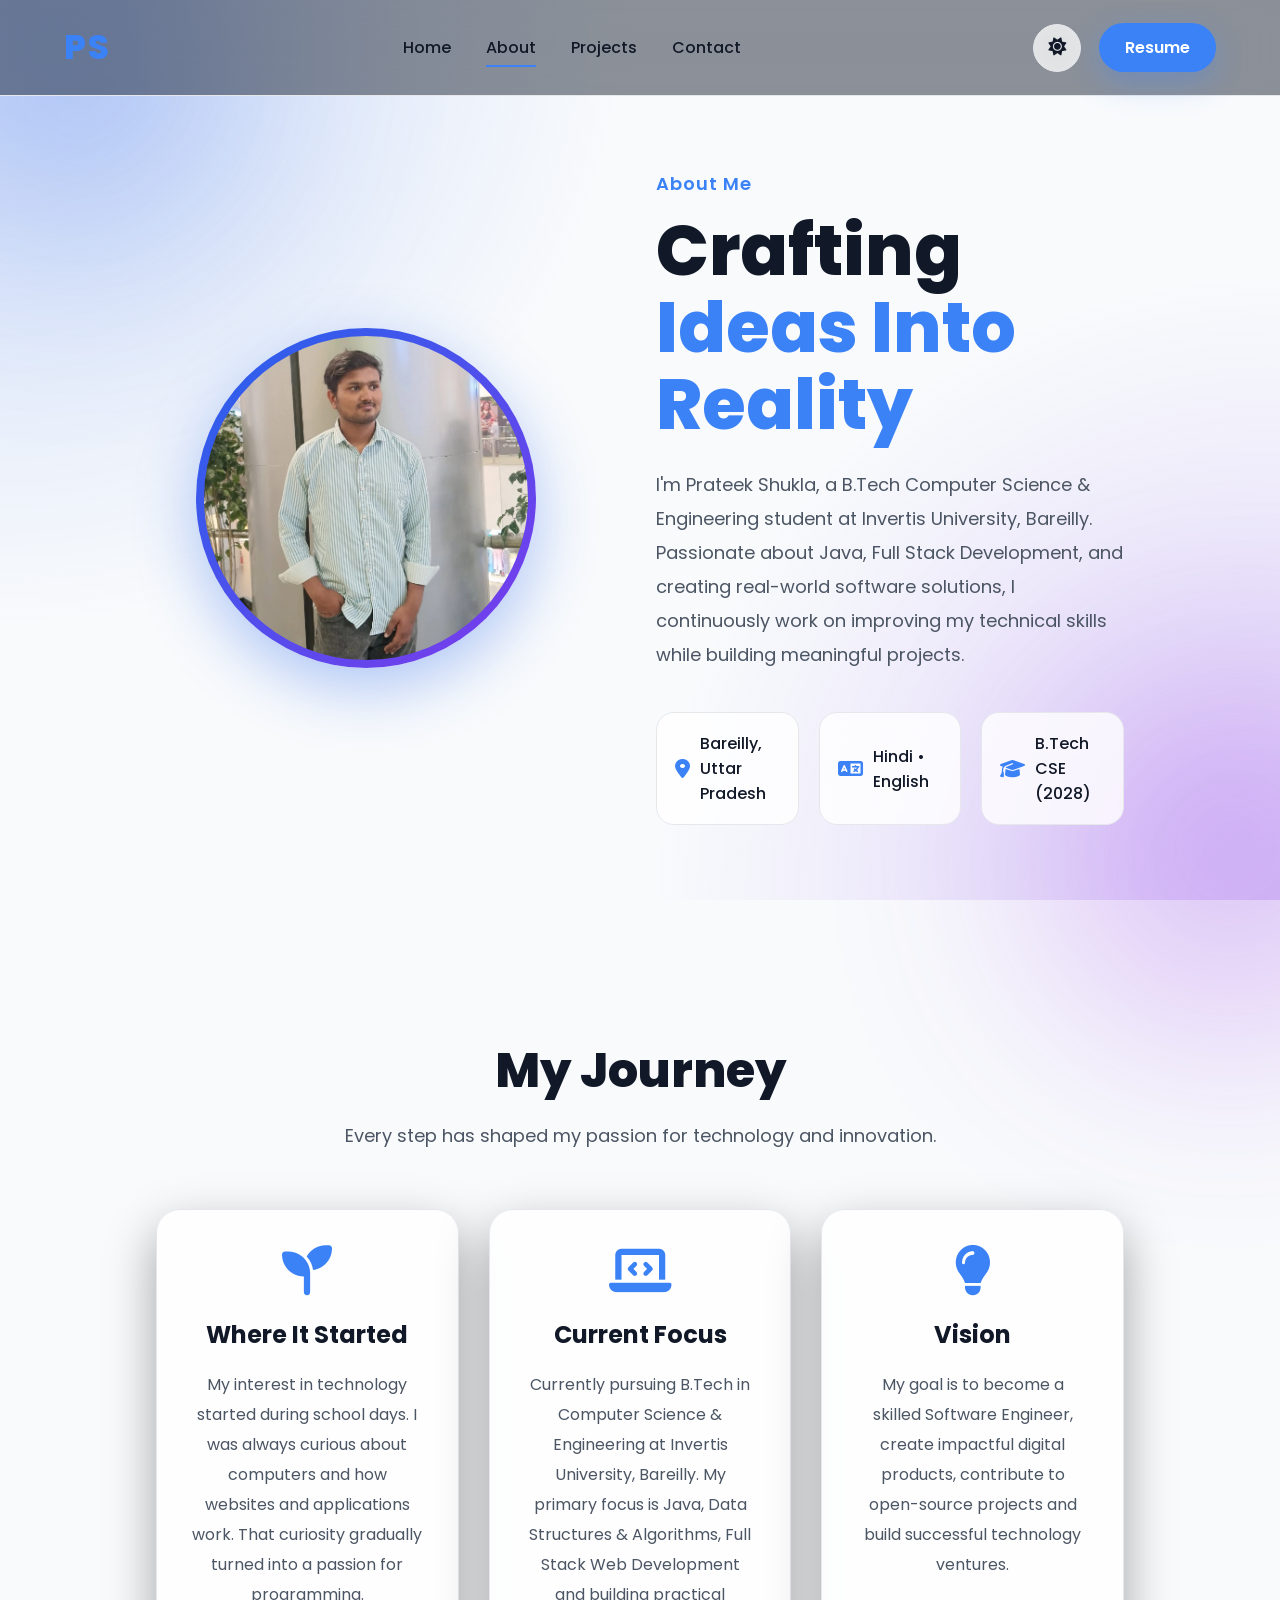
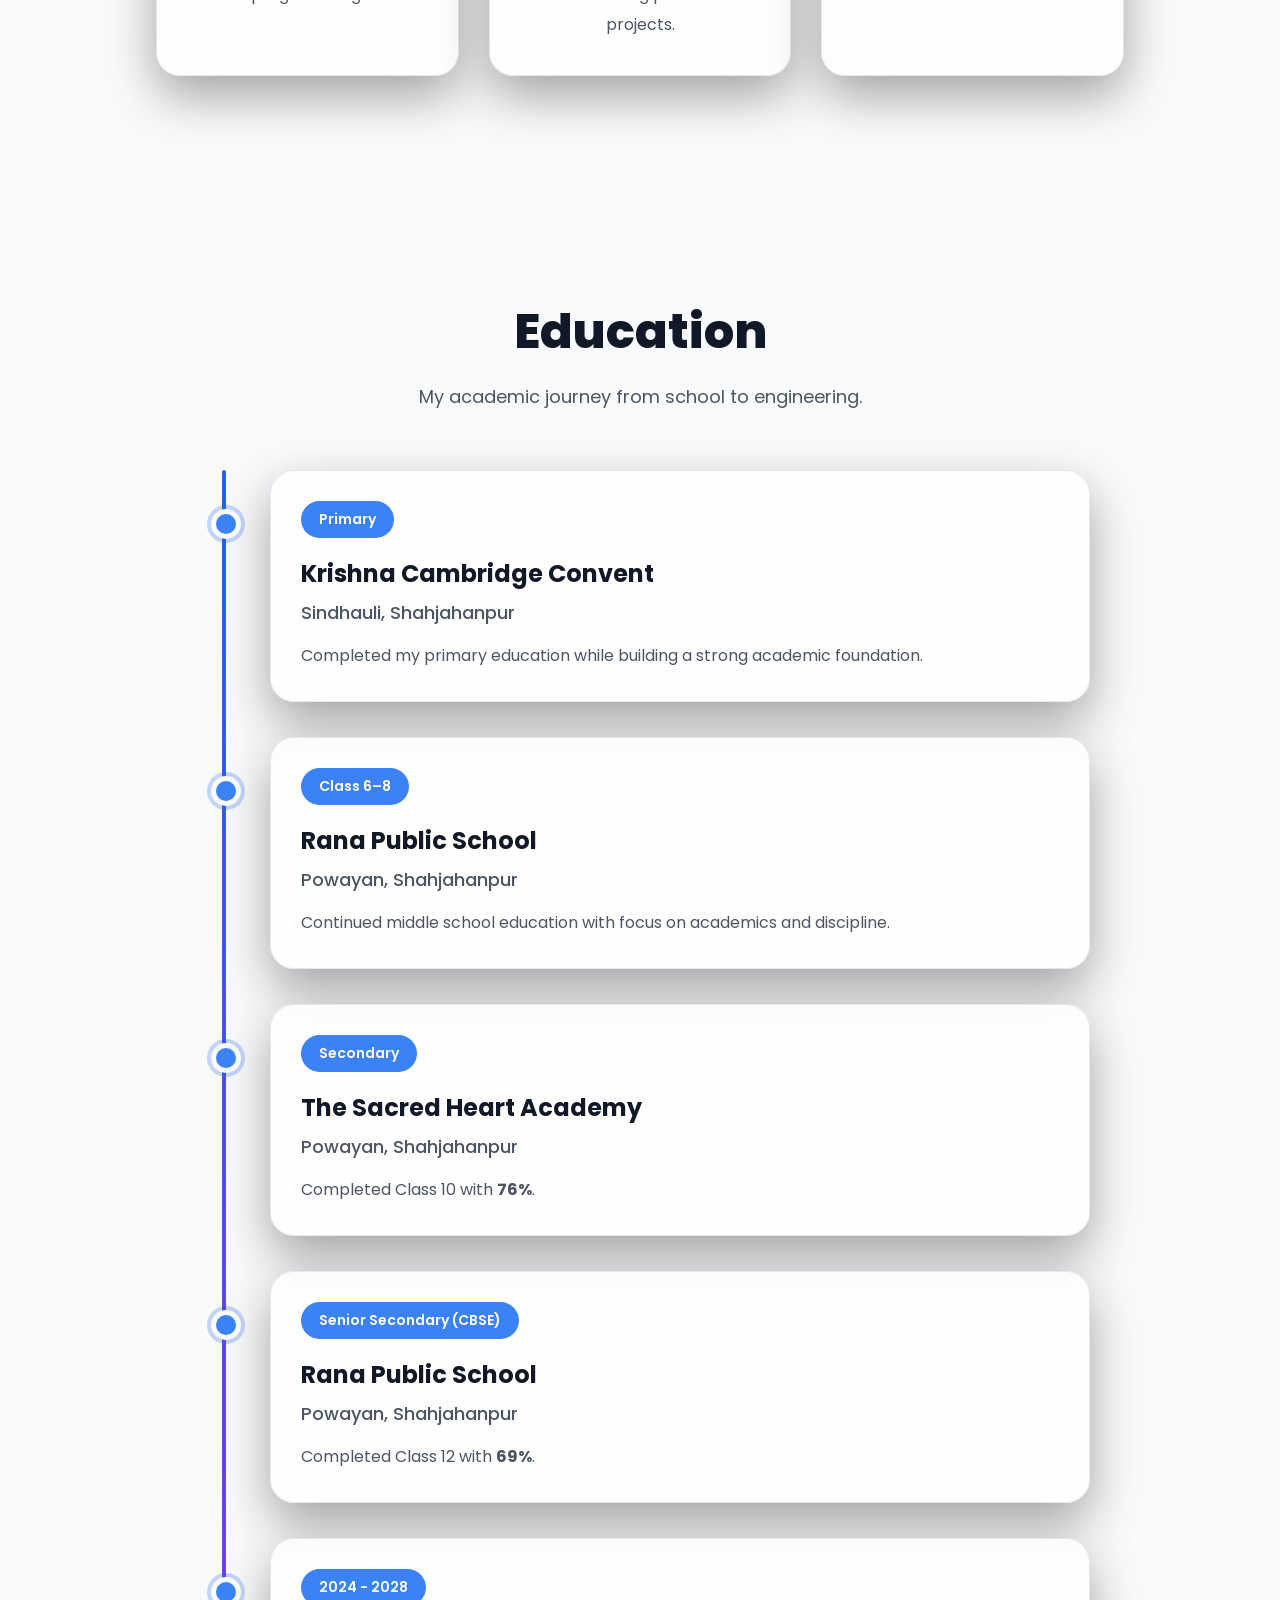
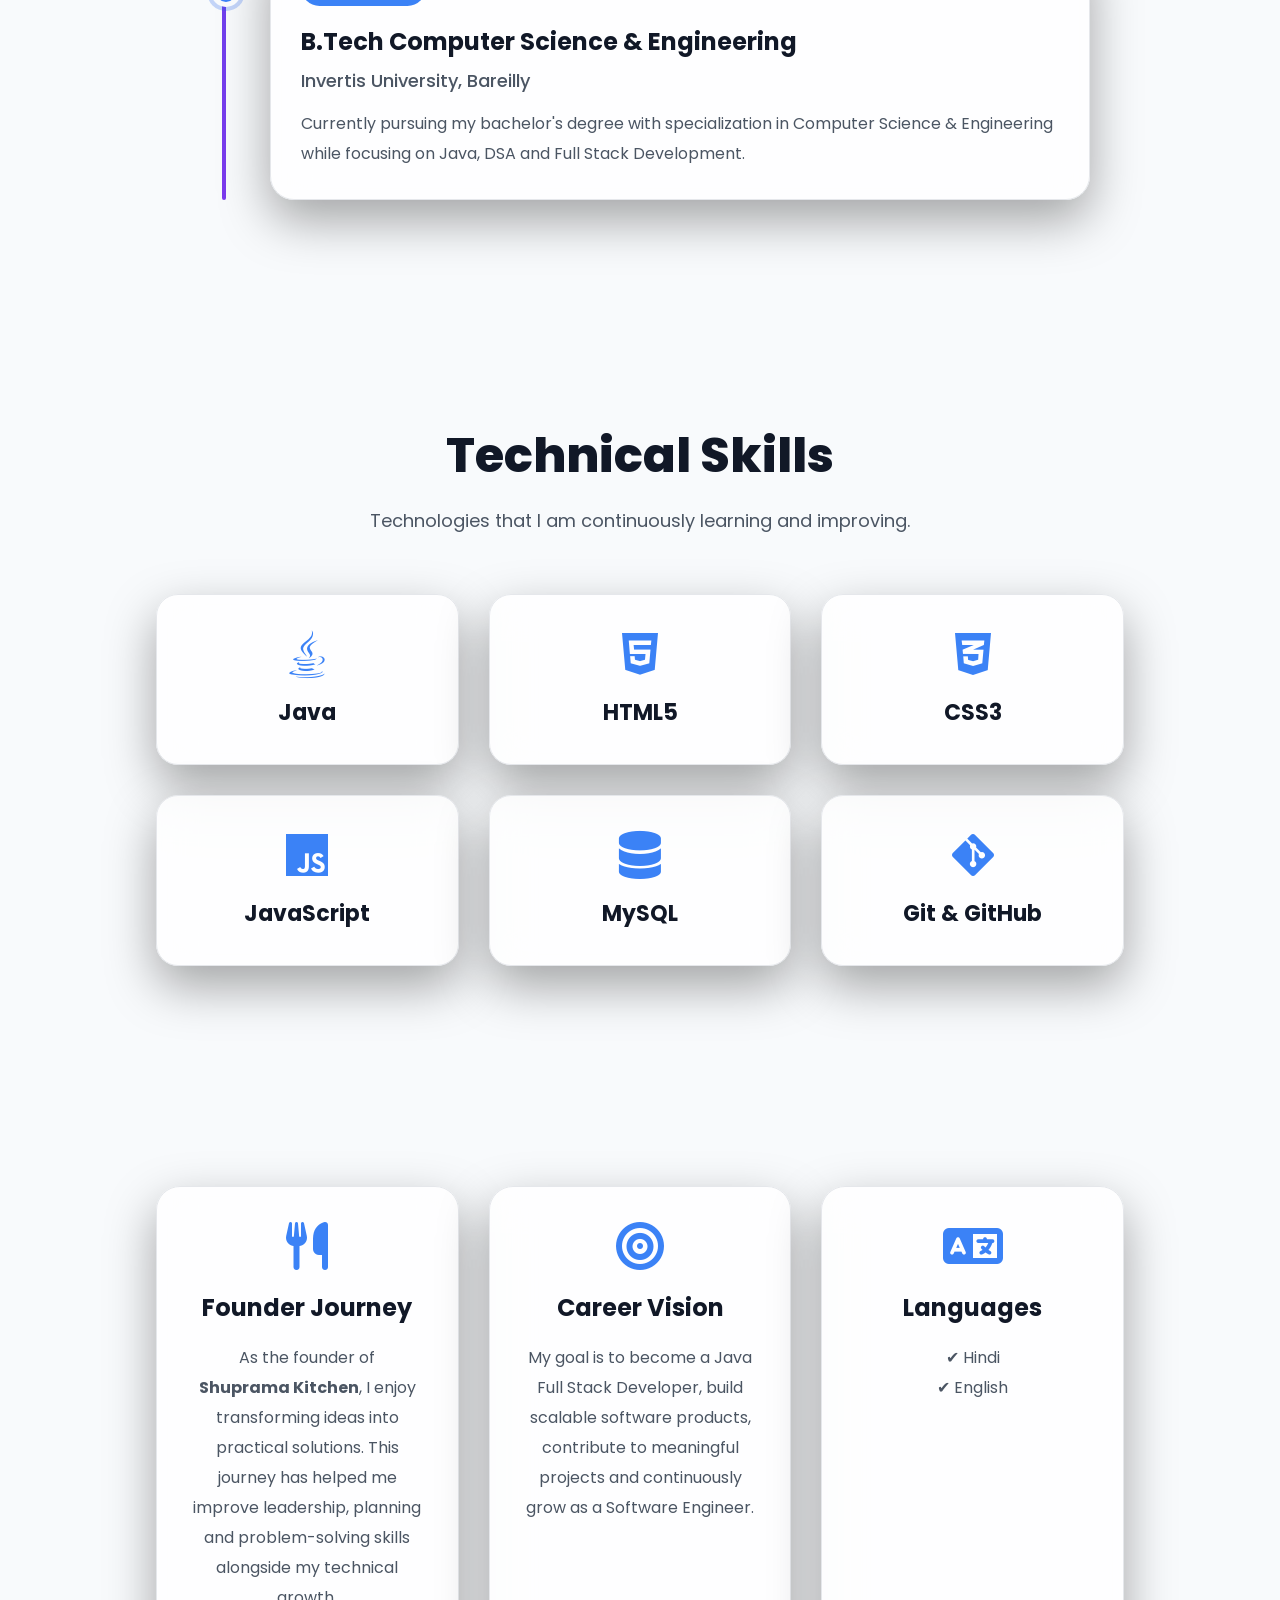
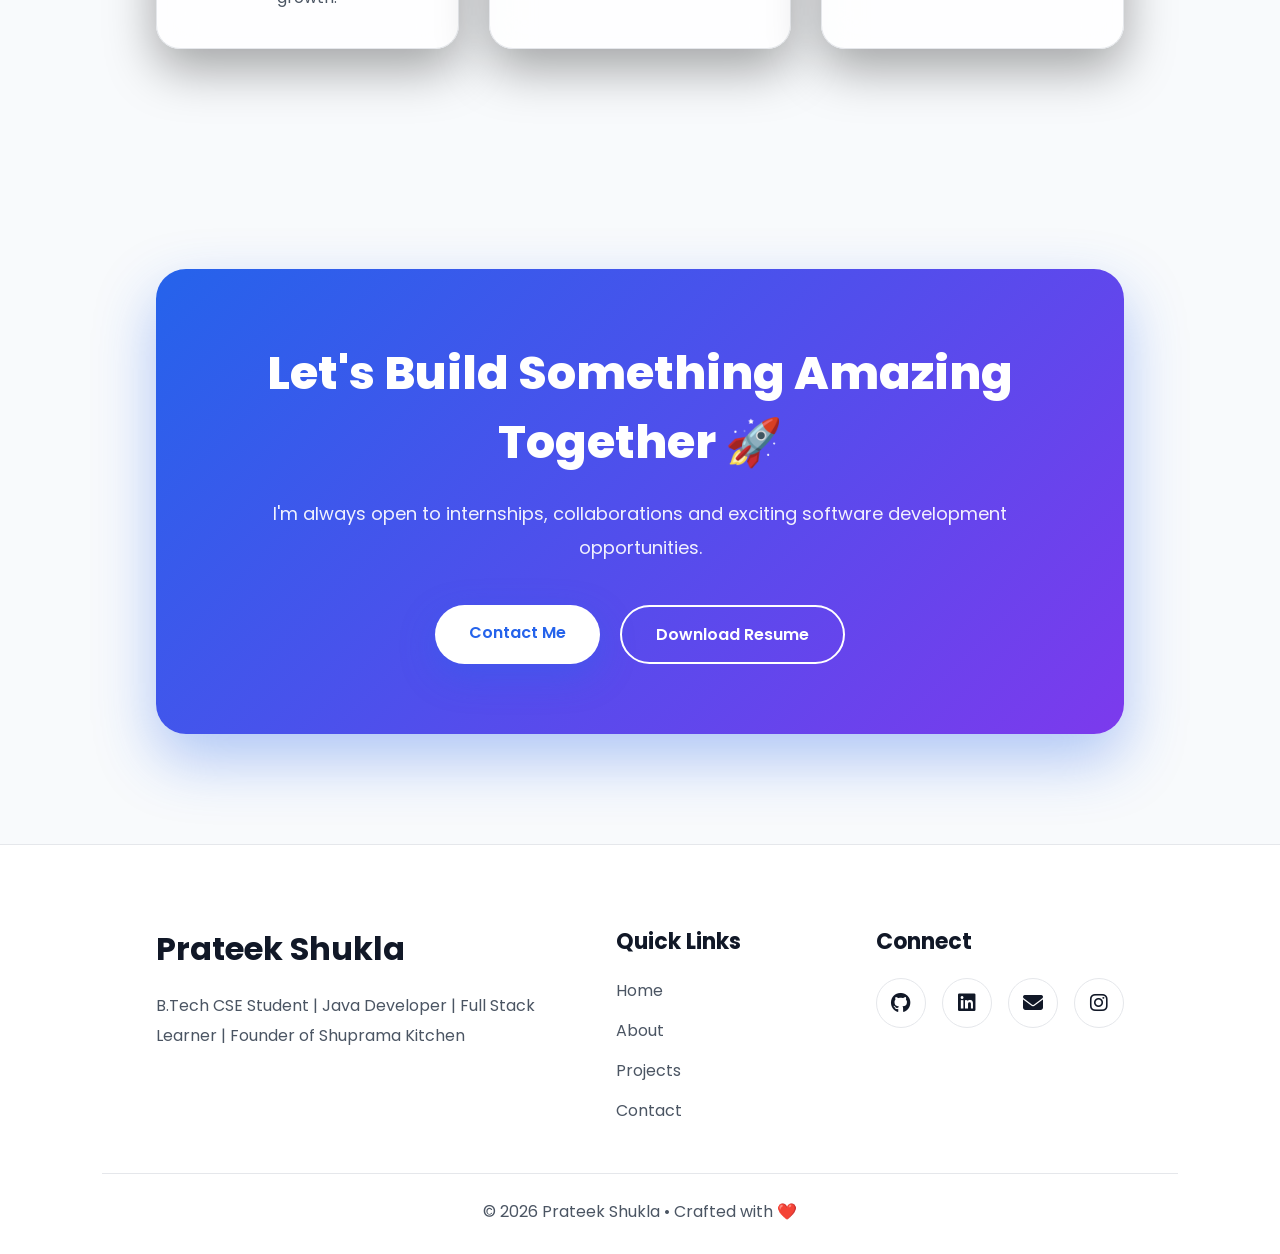
==== about.html @ 5887df87 "Added About Page" ====
<!DOCTYPE html>
<html lang="en">

<head>

<meta charset="UTF-8">

<meta name="viewport"
content="width=device-width, initial-scale=1.0">

<title>

About | Prateek Shukla

</title>

<meta name="description"
content="Know more about Prateek Shukla - Java Developer, Full Stack Learner and Founder of Shuprama Kitchen.">

<link rel="preconnect"
href="https://fonts.googleapis.com">

<link rel="preconnect"
href="https://fonts.gstatic.com"
crossorigin>

<link href="https://fonts.googleapis.com/css2?family=Poppins:wght@300;400;500;600;700;800&display=swap"
rel="stylesheet">

<link rel="stylesheet"
href="https://cdnjs.cloudflare.com/ajax/libs/font-awesome/6.7.2/css/all.min.css">

<link rel="stylesheet"
href="css/style.css">

<link rel="stylesheet"
href="css/themes.css">

<link rel="stylesheet"
href="css/animations.css">

<link rel="stylesheet"
href="css/about.css">

<link rel="stylesheet"
href="css/responsive.css">

</head>

<body>

<!-- Loader -->

<div class="loader">

<div class="loader-circle"></div>

</div>

<!-- Background -->

<div class="bg-gradient"></div>

<div class="blur blur-one"></div>

<div class="blur blur-two"></div>

<!-- Header -->

<header>

<nav class="navbar">

<a href="index.html" class="logo">

PS

</a>

<ul class="nav-links">

<li><a href="index.html">Home</a></li>

<li><a href="about.html" class="active">About</a></li>

<li><a href="projects.html">Projects</a></li>

<li><a href="contact.html">Contact</a></li>

</ul>

<div class="nav-right">

<button
id="theme-toggle"
class="theme-btn">

<i class="fa-solid fa-circle-half-stroke"></i>

</button>

<a href="assets/resume.pdf"
download
class="resume-btn">

Resume

</a>

<button class="menu-btn">

<i class="fa-solid fa-bars"></i>

</button>

</div>

</nav>

</header>

<!-- =========================
ABOUT HERO
========================= -->

<section class="about-hero">

<div class="container">

<div class="about-grid">

<div class="about-image">

<div class="profile-card">

<div class="profile-border">

<img
src="assets/images/profile.png"
alt="Prateek Shukla">

</div>

</div>

</div>

<div class="about-content">

<p class="hello">

About Me

</p>

<h1>

Crafting

<span>

Ideas Into Reality

</span>

</h1>

<p class="about-text">

I'm Prateek Shukla, a B.Tech Computer Science & Engineering student at Invertis University, Bareilly. Passionate about Java, Full Stack Development, and creating real-world software solutions, I continuously work on improving my technical skills while building meaningful projects.

</p>

<div class="about-info">

<div>

<i class="fa-solid fa-location-dot"></i>

Bareilly, Uttar Pradesh

</div>

<div>

<i class="fa-solid fa-language"></i>

Hindi • English

</div>

<div>

<i class="fa-solid fa-graduation-cap"></i>

B.Tech CSE (2028)

</div>

</div>

</div>

</div>

</div>

</section>
<!-- ==========================================
                MY JOURNEY
========================================== -->

<section class="journey">

<div class="container">

<h2 class="section-title">

My Journey

</h2>

<p class="section-subtitle">

Every step has shaped my passion for technology and innovation.

</p>

<div class="journey-grid">

<div class="journey-card">

<i class="fa-solid fa-seedling"></i>

<h3>

Where It Started

</h3>

<p>

My interest in technology started during school days. I was always curious about computers and how websites and applications work. That curiosity gradually turned into a passion for programming.

</p>

</div>

<div class="journey-card">

<i class="fa-solid fa-laptop-code"></i>

<h3>

Current Focus

</h3>

<p>

Currently pursuing B.Tech in Computer Science & Engineering at Invertis University, Bareilly. My primary focus is Java, Data Structures & Algorithms, Full Stack Web Development and building practical projects.

</p>

</div>

<div class="journey-card">

<i class="fa-solid fa-lightbulb"></i>

<h3>

Vision

</h3>

<p>

My goal is to become a skilled Software Engineer, create impactful digital products, contribute to open-source projects and build successful technology ventures.

</p>

</div>

</div>

</div>

</section>

<!-- ==========================================
            EDUCATION TIMELINE
========================================== -->

<section class="education">

<div class="container">

<h2 class="section-title">

Education

</h2>

<p class="section-subtitle">

My academic journey from school to engineering.

</p>

<div class="education-timeline">

<div class="education-card">

<span class="year">

Primary

</span>

<h3>

Krishna Cambridge Convent

</h3>

<h4>

Sindhauli, Shahjahanpur

</h4>

<p>

Completed my primary education while building a strong academic foundation.

</p>

</div>

<div class="education-card">

<span class="year">

Class 6–8

</span>

<h3>

Rana Public School

</h3>

<h4>

Powayan, Shahjahanpur

</h4>

<p>

Continued middle school education with focus on academics and discipline.

</p>

</div>

<div class="education-card">

<span class="year">

Secondary

</span>

<h3>

The Sacred Heart Academy

</h3>

<h4>

Powayan, Shahjahanpur

</h4>

<p>

Completed Class 10 with <strong>76%</strong>.

</p>

</div>

<div class="education-card">

<span class="year">

Senior Secondary (CBSE)

</span>

<h3>

Rana Public School

</h3>

<h4>

Powayan, Shahjahanpur

</h4>

<p>

Completed Class 12 with <strong>69%</strong>.

</p>

</div>

<div class="education-card">

<span class="year">

2024 - 2028

</span>

<h3>

B.Tech Computer Science & Engineering

</h3>

<h4>

Invertis University, Bareilly

</h4>

<p>

Currently pursuing my bachelor's degree with specialization in Computer Science & Engineering while focusing on Java, DSA and Full Stack Development.

</p>

</div>

</div>

</div>

</section>
<!-- ==========================================
                SKILLS
========================================== -->

<section class="about-skills">

<div class="container">

<h2 class="section-title">

Technical Skills

</h2>

<p class="section-subtitle">

Technologies that I am continuously learning and improving.

</p>

<div class="skills-grid">

<div class="skill-card">

<i class="fa-brands fa-java"></i>

<h3>Java</h3>

</div>

<div class="skill-card">

<i class="fa-brands fa-html5"></i>

<h3>HTML5</h3>

</div>

<div class="skill-card">

<i class="fa-brands fa-css3-alt"></i>

<h3>CSS3</h3>

</div>

<div class="skill-card">

<i class="fa-brands fa-js"></i>

<h3>JavaScript</h3>

</div>

<div class="skill-card">

<i class="fa-solid fa-database"></i>

<h3>MySQL</h3>

</div>

<div class="skill-card">

<i class="fa-brands fa-git-alt"></i>

<h3>Git & GitHub</h3>

</div>

</div>

</div>

</section>

<!-- ==========================================
            EXPERIENCE & VISION
========================================== -->

<section class="about-vision">

<div class="container">

<div class="journey-grid">

<div class="journey-card">

<i class="fa-solid fa-utensils"></i>

<h3>

Founder Journey

</h3>

<p>

As the founder of <strong>Shuprama Kitchen</strong>, I enjoy transforming ideas into practical solutions. This journey has helped me improve leadership, planning and problem-solving skills alongside my technical growth.

</p>

</div>

<div class="journey-card">

<i class="fa-solid fa-bullseye"></i>

<h3>

Career Vision

</h3>

<p>

My goal is to become a Java Full Stack Developer, build scalable software products, contribute to meaningful projects and continuously grow as a Software Engineer.

</p>

</div>

<div class="journey-card">

<i class="fa-solid fa-language"></i>

<h3>

Languages

</h3>

<p>

✔ Hindi<br>

✔ English

</p>

</div>

</div>

</div>

</section>

<!-- ==========================================
                CTA
========================================== -->

<section class="cta">

<div class="container">

<div class="cta-box">

<h2>

Let's Build Something Amazing Together 🚀

</h2>

<p>

I'm always open to internships, collaborations and exciting software development opportunities.

</p>

<div class="cta-buttons">

<a href="contact.html"
class="primary-btn">

Contact Me

</a>

<a href="assets/resume.pdf"
download
class="secondary-btn">

Download Resume

</a>

</div>

</div>

</div>

</section>

<!-- ==========================================
                FOOTER
========================================== -->

<footer>

<div class="container footer-container">

<div class="footer-about">

<h2>

Prateek Shukla

</h2>

<p>

B.Tech CSE Student | Java Developer | Full Stack Learner | Founder of Shuprama Kitchen

</p>

</div>

<div class="footer-links">

<h3>

Quick Links

</h3>

<ul>

<li><a href="index.html">Home</a></li>

<li><a href="about.html">About</a></li>

<li><a href="projects.html">Projects</a></li>

<li><a href="contact.html">Contact</a></li>

</ul>

</div>

<div class="footer-social">

<h3>

Connect

</h3>

<div class="social-icons">

<a href="https://github.com/Prateekshukla328" target="_blank">

<i class="fab fa-github"></i>

</a>

<a href="https://www.linkedin.com/in/prateek-shukla-16771534b" target="_blank">

<i class="fab fa-linkedin"></i>

</a>

<a href="mailto:prateekshukla0610@gmail.com">

<i class="fa-solid fa-envelope"></i>

</a>

<a href="https://instagram.com/prateekshukla328" target="_blank">

<i class="fab fa-instagram"></i>

</a>

</div>

</div>

</div>

<div class="footer-bottom">

<p>

© 2026 Prateek Shukla • Crafted with ❤️

</p>

</div>

</footer>

<!-- ==========================================
                JAVASCRIPT
========================================== -->

<script src="js/theme.js"></script>

<script src="js/menu.js"></script>

<script src="js/about.js"></script>

</body>

</html>
---- css/style.css ----
/* =========================================================
                PRATEEK PORTFOLIO V3
                STYLE.CSS
========================================================= */

/* Google Font */

@import url('https://fonts.googleapis.com/css2?family=Poppins:wght@300;400;500;600;700;800&display=swap');

/* =========================================================
                RESET
========================================================= */

*{
margin:0;
padding:0;
box-sizing:border-box;
scroll-behavior:smooth;
}

html{
scroll-behavior:smooth;
}

body{

font-family:"Poppins",sans-serif;

overflow-x:hidden;

background:var(--bg);

color:var(--text);

transition:.4s;

}

/* =========================================================
                THEME VARIABLES
========================================================= */

:root{

--primary:#3B82F6;

--primary-dark:#2563EB;

--bg:#07111F;

--bg2:#0F172A;

--card:#111C2F;

--text:#FFFFFF;

--text-light:#94A3B8;

--border:rgba(255,255,255,.08);

--glass:rgba(255,255,255,.06);

--shadow:0 20px 50px rgba(0,0,0,.35);

--radius:20px;

}

/* =========================================================
                LIGHT MODE
========================================================= */

body.light{

--bg:#F8FAFC;

--bg2:#FFFFFF;

--card:#FFFFFF;

--text:#111827;

--text-light:#4B5563;

--border:#E5E7EB;

--glass:rgba(255,255,255,.8);

}

/* =========================================================
                SELECTION
========================================================= */

::selection{

background:var(--primary);

color:#fff;

}

/* =========================================================
                SCROLLBAR
========================================================= */

::-webkit-scrollbar{

width:9px;

}

::-webkit-scrollbar-track{

background:var(--bg);

}

::-webkit-scrollbar-thumb{

background:var(--primary);

border-radius:20px;

}

/* =========================================================
                CONTAINER
========================================================= */

.container{

width:90%;

max-width:1300px;

margin:auto;

}

/* =========================================================
                LINKS
========================================================= */

a{

text-decoration:none;

color:inherit;

}

ul{

list-style:none;

}

img{

display:block;

max-width:100%;

}

/* =========================================================
                LOADER
========================================================= */

.loader{
display:none;
}

position:fixed;

inset:0;

background:var(--bg);

display:flex;

justify-content:center;

align-items:center;

z-index:99999;

}

.loader-circle{

width:70px;

height:70px;

border-radius:50%;

border:6px solid rgba(255,255,255,.1);

border-top:6px solid var(--primary);

animation:spin 1s linear infinite;

}

@keyframes spin{

100%{

transform:rotate(360deg);

}

}

/* =========================================================
                BACKGROUND
========================================================= */

.bg-gradient{

position:fixed;

width:100%;

height:100%;

background:
radial-gradient(circle at top left,#2563eb33,transparent 40%),
radial-gradient(circle at bottom right,#7c3aed33,transparent 40%);

z-index:-5;

}

.blur{

position:fixed;

border-radius:50%;

filter:blur(120px);

opacity:.35;

z-index:-4;

}

.blur-one{

width:280px;

height:280px;

background:#2563EB;

top:-60px;

left:-60px;

}

.blur-two{

width:340px;

height:340px;

background:#9333EA;

bottom:-120px;

right:-120px;

}
/* =========================================================
                    HEADER
========================================================= */

header{

position:fixed;

top:0;

left:0;

width:100%;

z-index:999;

padding:22px 0;

backdrop-filter:blur(18px);

background:rgba(7,17,31,.45);

border-bottom:1px solid var(--border);

transition:.35s;

}

.navbar{

width:90%;

max-width:1300px;

margin:auto;

display:flex;

justify-content:space-between;

align-items:center;

}

/* =========================================================
                    LOGO
========================================================= */

.logo{

font-size:34px;

font-weight:800;

color:var(--primary);

letter-spacing:2px;

transition:.35s;

}

.logo:hover{

transform:scale(1.08);

}

/* =========================================================
                NAVIGATION
========================================================= */

.nav-links{

display:flex;

align-items:center;

gap:35px;

}

.nav-links a{

position:relative;

font-size:16px;

font-weight:500;

color:var(--text);

transition:.35s;

}

.nav-links a:hover{

color:var(--primary);

}

.nav-links a::after{

content:"";

position:absolute;

left:0;

bottom:-8px;

width:0;

height:2px;

background:var(--primary);

transition:.35s;

}

.nav-links a:hover::after,

.nav-links .active::after{

width:100%;

}

/* =========================================================
                RIGHT SIDE
========================================================= */

.nav-right{

display:flex;

align-items:center;

gap:18px;

}

/* =========================================================
                THEME BUTTON
========================================================= */

.theme-btn{

width:48px;

height:48px;

border:none;

border-radius:50%;

cursor:pointer;

background:var(--glass);

color:var(--text);

font-size:18px;

transition:.35s;

backdrop-filter:blur(20px);

border:1px solid var(--border);

}

.theme-btn:hover{

background:var(--primary);

color:#fff;

transform:rotate(180deg);

}

/* =========================================================
                RESUME BUTTON
========================================================= */

.resume-btn{

padding:12px 26px;

background:var(--primary);

color:#fff;

border-radius:40px;

font-weight:600;

transition:.35s;

box-shadow:0 10px 30px rgba(59,130,246,.35);

}

.resume-btn:hover{

transform:translateY(-4px);

background:var(--primary-dark);

}

/* =========================================================
                MENU BUTTON
========================================================= */

.menu-btn{

display:none;

width:48px;

height:48px;

border:none;

border-radius:50%;

background:var(--glass);

border:1px solid var(--border);

color:var(--text);

cursor:pointer;

font-size:20px;

transition:.35s;

}

.menu-btn:hover{

background:var(--primary);

color:#fff;

}

/* =========================================================
                HERO
========================================================= */

.hero{

min-height:100vh;

display:flex;

justify-content:space-between;

align-items:center;

gap:80px;

padding:150px 8% 80px;

}

/* =========================================================
                HERO LEFT
========================================================= */

.hero-left{

flex:1;

}

.hello{

font-size:20px;

font-weight:500;

color:var(--primary);

margin-bottom:15px;

}

.hero-left h1{

font-size:74px;

line-height:1.1;

font-weight:800;

margin-bottom:18px;

}

.hero-left h1 span{

color:var(--primary);

}

.hero-left h2{

font-size:34px;

font-weight:600;

height:48px;

margin-bottom:22px;

color:var(--text-light);

}

.hero-description{

font-size:18px;

line-height:34px;

max-width:650px;

color:var(--text-light);

margin-bottom:35px;

}

/* =========================================================
                HERO BUTTONS
========================================================= */

.hero-buttons{

display:flex;

gap:20px;

margin-bottom:40px;

}

.primary-btn{

padding:15px 34px;

background:var(--primary);

color:#fff;

border-radius:50px;

font-weight:600;

transition:.35s;

box-shadow:0 12px 35px rgba(37,99,235,.35);

}

.primary-btn:hover{

transform:translateY(-5px);

}

.secondary-btn{

padding:15px 34px;

border-radius:50px;

border:2px solid var(--primary);

color:var(--primary);

font-weight:600;

transition:.35s;

}

.secondary-btn:hover{

background:var(--primary);

color:#fff;

}

/* =========================================================
                SOCIAL ICONS
========================================================= */

.social-links{

display:flex;

gap:18px;

}

.social-links a{

width:54px;

height:54px;

display:flex;

align-items:center;

justify-content:center;

border-radius:50%;

background:var(--glass);

border:1px solid var(--border);

font-size:22px;

transition:.35s;

}

.social-links a:hover{

background:var(--primary);

color:#fff;

transform:translateY(-6px);

}

/* =========================================================
                HERO RIGHT
========================================================= */

.hero-right{

flex:1;

display:flex;

justify-content:center;

}

.profile-card{

position:relative;

width:420px;

height:420px;

display:flex;

justify-content:center;

align-items:center;

}

.profile-border{

width:340px;

height:340px;

border-radius:50%;

overflow:hidden;

padding:8px;

background:linear-gradient(135deg,#2563EB,#7C3AED);

box-shadow:0 20px 60px rgba(37,99,235,.35);

}

.profile-border img{

width:100%;

height:100%;

object-fit:cover;

border-radius:50%;

}

.floating-circle{

position:absolute;

border-radius:50%;

background:var(--primary);

opacity:.25;

animation:float 5s ease-in-out infinite;

}

.circle-1{

width:22px;

height:22px;

top:40px;

left:30px;

}

.circle-2{

width:18px;

height:18px;

bottom:60px;

right:35px;

}

.circle-3{

width:14px;

height:14px;

top:120px;

right:10px;

}

@keyframes float{

0%,100%{

transform:translateY(0);

}

50%{

transform:translateY(-20px);

}

}
/* =========================================================
                STATS SECTION
========================================================= */

.stats{

padding:100px 8%;

}

.stats .container{

display:grid;

grid-template-columns:repeat(4,1fr);

gap:30px;

}

.stat-card{

background:var(--glass);

border:1px solid var(--border);

backdrop-filter:blur(20px);

border-radius:var(--radius);

padding:40px 30px;

text-align:center;

transition:.35s;

box-shadow:var(--shadow);

}

.stat-card:hover{

transform:translateY(-10px);

border-color:var(--primary);

}

.stat-card i{

font-size:40px;

color:var(--primary);

margin-bottom:20px;

}

.stat-card h2{

font-size:42px;

margin-bottom:10px;

font-weight:700;

}

.stat-card p{

color:var(--text-light);

font-size:16px;

}

/* =========================================================
                COMMON SECTION
========================================================= */

section{

padding:110px 8%;

}

.section-title{

font-size:46px;

font-weight:800;

text-align:center;

margin-bottom:15px;

}

.section-subtitle{

text-align:center;

font-size:18px;

color:var(--text-light);

margin-bottom:60px;

}

/* =========================================================
                SKILLS
========================================================= */

.skills-grid{

display:grid;

grid-template-columns:repeat(4,1fr);

gap:28px;

}

.skill-card{

background:var(--glass);

border:1px solid var(--border);

border-radius:var(--radius);

padding:40px 20px;

text-align:center;

transition:.35s;

backdrop-filter:blur(20px);

}

.skill-card:hover{

transform:translateY(-12px);

background:var(--primary);

color:#fff;

}

.skill-card i{

font-size:48px;

margin-bottom:20px;

color:var(--primary);

transition:.35s;

}

.skill-card:hover i{

color:#fff;

}

.skill-card h3{

font-size:22px;

font-weight:600;

}

/* =========================================================
                PROJECTS
========================================================= */

.projects-grid{

display:grid;

grid-template-columns:repeat(3,1fr);

gap:35px;

}

.project-card{

background:var(--glass);

border:1px solid var(--border);

border-radius:24px;

padding:35px;

transition:.35s;

backdrop-filter:blur(20px);

box-shadow:var(--shadow);

}

.project-card:hover{

transform:translateY(-12px);

border-color:var(--primary);

}

.project-card h3{

font-size:28px;

margin-bottom:18px;

}

.project-card p{

color:var(--text-light);

line-height:30px;

margin-bottom:25px;

}

.project-tags{

display:flex;

flex-wrap:wrap;

gap:10px;

margin-bottom:25px;

}

.project-tags span{

background:rgba(59,130,246,.15);

color:var(--primary);

padding:8px 16px;

border-radius:40px;

font-size:14px;

}

.project-card a{

display:inline-block;

font-weight:600;

color:var(--primary);

transition:.3s;

}

.project-card a:hover{

transform:translateX(8px);

}

/* =========================================================
                EXPERIENCE
========================================================= */

.timeline{

display:grid;

grid-template-columns:repeat(2,1fr);

gap:35px;

}

.timeline-card{

background:var(--glass);

border:1px solid var(--border);

border-radius:24px;

padding:35px;

transition:.35s;

box-shadow:var(--shadow);

}

.timeline-card:hover{

transform:translateY(-10px);

border-color:var(--primary);

}

.timeline-card span{

display:inline-block;

background:var(--primary);

color:#fff;

padding:8px 18px;

border-radius:40px;

margin-bottom:20px;

font-size:14px;

}

.timeline-card h3{

font-size:28px;

margin-bottom:10px;

}

.timeline-card h4{

font-size:20px;

color:var(--text-light);

margin-bottom:18px;

}

.timeline-card p{

line-height:30px;

color:var(--text-light);

}
/* =========================================================
                    CTA SECTION
========================================================= */

.cta{

padding:120px 8%;

}

.cta-box{

background:linear-gradient(135deg,#2563EB,#7C3AED);

padding:80px 60px;

border-radius:30px;

text-align:center;

box-shadow:0 25px 60px rgba(37,99,235,.35);

}

.cta-box h2{

font-size:48px;

color:#fff;

margin-bottom:20px;

font-weight:700;

}

.cta-box p{

font-size:18px;

line-height:34px;

color:rgba(255,255,255,.9);

max-width:800px;

margin:auto;

margin-bottom:40px;

}

.cta-buttons{

display:flex;

justify-content:center;

gap:20px;

flex-wrap:wrap;

}

.cta-buttons .primary-btn{

background:#fff;

color:#2563EB;

}

.cta-buttons .secondary-btn{

border:2px solid #fff;

color:#fff;

}

.cta-buttons .secondary-btn:hover{

background:#fff;

color:#2563EB;

}

/* =========================================================
                        FOOTER
========================================================= */

footer{

padding:80px 8% 30px;

background:var(--bg2);

border-top:1px solid var(--border);

}

.footer-container{

display:grid;

grid-template-columns:2fr 1fr 1fr;

gap:60px;

}

.footer-about h2{

font-size:32px;

margin-bottom:18px;

}

.footer-about p{

line-height:30px;

color:var(--text-light);

}

.footer-links h3,

.footer-social h3{

margin-bottom:20px;

font-size:22px;

}

.footer-links ul{

display:flex;

flex-direction:column;

gap:15px;

}

.footer-links a{

color:var(--text-light);

transition:.3s;

}

.footer-links a:hover{

color:var(--primary);

padding-left:8px;

}

.footer-social .social-icons{

display:flex;

gap:16px;

margin-top:15px;

}

.footer-social .social-icons a{

width:50px;

height:50px;

display:flex;

justify-content:center;

align-items:center;

border-radius:50%;

background:var(--glass);

border:1px solid var(--border);

transition:.35s;

font-size:20px;

}

.footer-social .social-icons a:hover{

background:var(--primary);

color:#fff;

transform:translateY(-6px);

}

.footer-bottom{

margin-top:50px;

padding-top:25px;

border-top:1px solid var(--border);

text-align:center;

color:var(--text-light);

}

/* =========================================================
                UTILITY CLASSES
========================================================= */

.hidden{

opacity:0;

transform:translateY(70px);

transition:1s;

}

.show{

opacity:1;

transform:translateY(0);

}

.text-center{

text-align:center;

}

.mt-50{

margin-top:50px;

}

.mb-50{

margin-bottom:50px;

}

/* =========================================================
                SMOOTH ANIMATIONS
========================================================= */

@keyframes fadeUp{

0%{

opacity:0;

transform:translateY(50px);

}

100%{

opacity:1;

transform:translateY(0);

}

}

@keyframes floatAnimation{

0%,100%{

transform:translateY(0);

}

50%{

transform:translateY(-18px);

}

}

.profile-card{

animation:floatAnimation 5s ease-in-out infinite;

}

.primary-btn,
.secondary-btn,
.resume-btn{

transition:.35s;

}

.primary-btn:hover,
.secondary-btn:hover,
.resume-btn:hover{

transform:translateY(-5px);

}

.section-title{

animation:fadeUp .8s ease;

}

.project-card,
.skill-card,
.timeline-card,
.stat-card{

animation:fadeUp .8s ease;

}

/* =========================================================
                GLASS EFFECT
========================================================= */

.glass{

background:var(--glass);

border:1px solid var(--border);

backdrop-filter:blur(18px);

}

/* =========================================================
                END OF STYLE.CSS
========================================================= */
---- css/about.css ----
/* =========================================================
                ABOUT PAGE CSS
                PART 1
========================================================= */

/* ==========================================
            ABOUT HERO
========================================== */

.about-hero{

padding:170px 8% 100px;

min-height:100vh;

display:flex;

align-items:center;

}

.about-grid{

display:grid;

grid-template-columns:420px 1fr;

align-items:center;

gap:80px;

}

.about-image{

display:flex;

justify-content:center;

}

.about-content{

display:flex;

flex-direction:column;

}

.about-content .hello{

color:var(--primary);

font-size:18px;

font-weight:600;

margin-bottom:15px;

letter-spacing:1px;

}

.about-content h1{

font-size:70px;

line-height:1.1;

font-weight:800;

margin-bottom:25px;

}

.about-content h1 span{

color:var(--primary);

display:block;

}

.about-text{

font-size:18px;

line-height:34px;

color:var(--text-light);

max-width:720px;

margin-bottom:40px;

}

/* ==========================================
            INFO CARDS
========================================== */

.about-info{

display:grid;

grid-template-columns:repeat(3,1fr);

gap:20px;

}

.about-info div{

display:flex;

align-items:center;

justify-content:center;

gap:10px;

padding:18px;

background:var(--glass);

border:1px solid var(--border);

border-radius:18px;

backdrop-filter:blur(20px);

transition:.35s;

font-weight:500;

}

.about-info div:hover{

transform:translateY(-6px);

border-color:var(--primary);

}

.about-info i{

font-size:20px;

color:var(--primary);

}

/* ==========================================
            PROFILE CARD
========================================== */

.about-image .profile-card{

width:420px;

height:420px;

display:flex;

justify-content:center;

align-items:center;

animation:floatAnimation 5s ease-in-out infinite;

}

.about-image .profile-border{

width:340px;

height:340px;

padding:8px;

border-radius:50%;

background:linear-gradient(135deg,#2563EB,#7C3AED);

box-shadow:0 20px 60px rgba(37,99,235,.35);

overflow:hidden;

}

.about-image img{

width:100%;

height:100%;

object-fit:cover;

border-radius:50%;

}

/* ==========================================
            COMMON SECTION
========================================== */

.journey,
.education,
.about-skills,
.about-vision{

padding:110px 8%;

}

.section-title{

text-align:center;

font-size:48px;

font-weight:800;

margin-bottom:15px;

}

.section-subtitle{

text-align:center;

font-size:18px;

color:var(--text-light);

margin-bottom:60px;

}
/* =========================================================
                JOURNEY SECTION
========================================================= */

.journey-grid{

display:grid;

grid-template-columns:repeat(3,1fr);

gap:30px;

}

.journey-card{

background:var(--glass);

border:1px solid var(--border);

border-radius:24px;

padding:35px;

text-align:center;

backdrop-filter:blur(20px);

transition:.35s;

box-shadow:var(--shadow);

}

.journey-card:hover{

transform:translateY(-10px);

border-color:var(--primary);

}

.journey-card i{

font-size:50px;

color:var(--primary);

margin-bottom:22px;

}

.journey-card h3{

font-size:24px;

margin-bottom:18px;

font-weight:700;

}

.journey-card p{

font-size:16px;

line-height:30px;

color:var(--text-light);

}

/* =========================================================
                EDUCATION
========================================================= */

.education-timeline{

position:relative;

display:flex;

flex-direction:column;

gap:35px;

max-width:900px;

margin:auto;

}

.education-timeline::before{

content:"";

position:absolute;

left:32px;

top:0;

bottom:0;

width:4px;

background:linear-gradient(
180deg,
#2563EB,
#7C3AED
);

border-radius:10px;

}

.education-card{

position:relative;

margin-left:80px;

background:var(--glass);

border:1px solid var(--border);

border-radius:24px;

padding:30px;

backdrop-filter:blur(20px);

transition:.35s;

box-shadow:var(--shadow);

}

.education-card:hover{

transform:translateX(8px);

border-color:var(--primary);

}

.education-card::before{

content:"";

position:absolute;

left:-60px;

top:38px;

width:20px;

height:20px;

border-radius:50%;

background:var(--primary);

border:5px solid var(--bg);

box-shadow:0 0 0 4px rgba(37,99,235,.25);

}

.year{

display:inline-block;

padding:8px 18px;

background:var(--primary);

color:#fff;

border-radius:50px;

font-size:14px;

font-weight:600;

margin-bottom:18px;

}

.education-card h3{

font-size:24px;

margin-bottom:8px;

font-weight:700;

}

.education-card h4{

font-size:18px;

margin-bottom:15px;

color:var(--text-light);

font-weight:500;

}

.education-card p{

font-size:16px;

line-height:30px;

color:var(--text-light);

}

/* =========================================================
                SECTION ANIMATION
========================================================= */

.journey-card,
.education-card{

animation:fadeUp .8s ease;

}
/* =========================================================
                ABOUT SKILLS
========================================================= */

.about-skills .skills-grid{

display:grid;

grid-template-columns:repeat(3,1fr);

gap:30px;

}

.about-skills .skill-card{

background:var(--glass);

border:1px solid var(--border);

border-radius:22px;

padding:35px;

text-align:center;

backdrop-filter:blur(20px);

transition:.35s;

box-shadow:var(--shadow);

}

.about-skills .skill-card:hover{

transform:translateY(-10px);

border-color:var(--primary);

background:rgba(37,99,235,.08);

}

.about-skills .skill-card i{

font-size:48px;

margin-bottom:18px;

color:var(--primary);

}

.about-skills .skill-card h3{

font-size:22px;

font-weight:700;

}

/* =========================================================
                ABOUT VISION
========================================================= */

.about-vision .journey-grid{

display:grid;

grid-template-columns:repeat(3,1fr);

gap:30px;

}

.about-vision .journey-card{

background:var(--glass);

border:1px solid var(--border);

border-radius:24px;

padding:35px;

text-align:center;

transition:.35s;

backdrop-filter:blur(20px);

box-shadow:var(--shadow);

}

.about-vision .journey-card:hover{

transform:translateY(-10px);

border-color:var(--primary);

}

.about-vision .journey-card i{

font-size:48px;

color:var(--primary);

margin-bottom:20px;

}

.about-vision .journey-card h3{

font-size:24px;

margin-bottom:18px;

font-weight:700;

}

.about-vision .journey-card p{

line-height:30px;

color:var(--text-light);

}

/* =========================================================
                CTA
========================================================= */

.cta{

padding:110px 8%;

}

.cta-box{

padding:70px 50px;

text-align:center;

border-radius:30px;

background:linear-gradient(135deg,#2563EB,#7C3AED);

box-shadow:0 25px 60px rgba(37,99,235,.35);

}

.cta-box h2{

font-size:46px;

color:#fff;

margin-bottom:20px;

font-weight:800;

}

.cta-box p{

max-width:760px;

margin:auto;

font-size:18px;

line-height:34px;

color:rgba(255,255,255,.92);

margin-bottom:40px;

}

.cta-buttons{

display:flex;

justify-content:center;

gap:20px;

flex-wrap:wrap;

}

.cta-buttons .primary-btn{

background:#fff;

color:#2563EB;

}

.cta-buttons .secondary-btn{

border:2px solid #fff;

color:#fff;

}

.cta-buttons .secondary-btn:hover{

background:#fff;

color:#2563EB;

}

/* =========================================================
                PAGE ANIMATION
========================================================= */

.about-hero,
.journey,
.education,
.about-skills,
.about-vision,
.cta{

animation:fadeUp .8s ease;

}

.about-image{

animation:floatAnimation 5s ease-in-out infinite;

}
/* =========================================================
                ABOUT RESPONSIVE
                PART 4 (FINAL)
========================================================= */

/* ==========================
        Laptop
========================== */

@media (max-width:1200px){

.about-grid{

grid-template-columns:350px 1fr;

gap:50px;

}

.about-content h1{

font-size:56px;

}

.about-image .profile-card{

width:350px;

height:350px;

}

.about-image .profile-border{

width:280px;

height:280px;

}

.about-info{

grid-template-columns:1fr;

}

.journey-grid{

grid-template-columns:repeat(2,1fr);

}

.about-skills .skills-grid{

grid-template-columns:repeat(2,1fr);

}

.about-vision .journey-grid{

grid-template-columns:repeat(2,1fr);

}

}

/* ==========================
        Tablet
========================== */

@media (max-width:992px){

.about-hero{

padding:140px 6% 80px;

}

.about-grid{

grid-template-columns:1fr;

text-align:center;

gap:50px;

}

.about-content{

align-items:center;

}

.about-text{

max-width:100%;

}

.about-info{

grid-template-columns:1fr;

width:100%;

}

.journey-grid{

grid-template-columns:1fr;

}

.about-skills .skills-grid{

grid-template-columns:repeat(2,1fr);

}

.about-vision .journey-grid{

grid-template-columns:1fr;

}

.education-timeline::before{

left:20px;

}

.education-card{

margin-left:55px;

}

.education-card::before{

left:-44px;

}

}

/* ==========================
        Mobile
========================== */

@media (max-width:768px){

.about-hero{

padding:120px 20px 60px;

}

.about-content h1{

font-size:42px;

}

.about-text{

font-size:16px;

line-height:30px;

}

.about-image .profile-card{

width:280px;

height:280px;

}

.about-image .profile-border{

width:220px;

height:220px;

}

.section-title{

font-size:34px;

}

.section-subtitle{

font-size:16px;

margin-bottom:40px;

}

.education-card{

padding:24px;

}

.education-card h3{

font-size:20px;

}

.education-card h4{

font-size:16px;

}

.education-card p{

font-size:15px;

line-height:28px;

}

.about-skills .skills-grid{

grid-template-columns:1fr;

}

.cta-box{

padding:40px 25px;

}

.cta-box h2{

font-size:30px;

}

.cta-box p{

font-size:16px;

line-height:28px;

}

}

/* ==========================
      Small Mobile
========================== */

@media (max-width:480px){

.about-content h1{

font-size:34px;

}

.about-image .profile-card{

width:240px;

height:240px;

}

.about-image .profile-border{

width:190px;

height:190px;

}

.about-text{

font-size:15px;

}

.about-info div{

font-size:14px;

padding:15px;

}

.journey-card{

padding:25px;

}

.education-card{

padding:20px;

}

.cta-box{

padding:30px 18px;

}

.cta-box h2{

font-size:25px;

}

footer{

text-align:center;

}

.footer-container{

grid-template-columns:1fr;

gap:35px;

}

.footer-social .social-icons{

justify-content:center;

}

.footer-links ul{

align-items:center;

}

}

/* ==========================
      Large Screens
========================== */

@media (min-width:1600px){

.about-grid{

max-width:1500px;

margin:auto;

}

.about-content h1{

font-size:82px;

}

.about-text{

font-size:20px;

line-height:36px;

}

}
---- css/responsive.css ----
/* =========================================================
                RESPONSIVE CSS
                PART 1
========================================================= */

/* ==========================================
            LAPTOP
========================================== */

@media (max-width:1200px){

.container{

width:92%;

}

.hero{

padding:140px 5% 80px;

gap:60px;

}

.hero-left h1{

font-size:60px;

}

.hero-left h2{

font-size:28px;

}

.hero-description{

font-size:17px;

line-height:30px;

}

.profile-card{

width:360px;

height:360px;

}

.profile-border{

width:290px;

height:290px;

}

.stats .container{

grid-template-columns:repeat(2,1fr);

gap:25px;

}

.skills-grid{

grid-template-columns:repeat(3,1fr);

}

.projects-grid{

grid-template-columns:repeat(2,1fr);

}

.timeline{

grid-template-columns:1fr;

}

.footer-container{

grid-template-columns:1.5fr 1fr;

gap:40px;

}

}

/* ==========================================
            TABLET
========================================== */

@media (max-width:992px){

.navbar{

position:relative;

}

.menu-btn{

display:flex;

align-items:center;

justify-content:center;

}

.resume-btn{

display:none;

}

/* Mobile Menu */

.nav-links{

position:absolute;

top:90px;

left:-100%;

width:280px;

height:calc(100vh - 90px);

background:var(--bg2);

flex-direction:column;

align-items:flex-start;

padding:40px 30px;

gap:25px;

transition:.35s;

border-right:1px solid var(--border);

box-shadow:var(--shadow);

}

.nav-links.active{

left:0;

}

.nav-links a{

font-size:18px;

width:100%;

}

.hero{

flex-direction:column-reverse;

text-align:center;

padding-top:140px;

}

.hero-left{

display:flex;

flex-direction:column;

align-items:center;

}

.hero-description{

max-width:100%;

}

.hero-buttons{

justify-content:center;

flex-wrap:wrap;

}

.social-links{

justify-content:center;

}

.profile-card{

width:320px;

height:320px;

}

.profile-border{

width:250px;

height:250px;

}

.stats .container{

grid-template-columns:repeat(2,1fr);

}

.skills-grid{

grid-template-columns:repeat(2,1fr);

}

.projects-grid{

grid-template-columns:1fr;

}

.footer-container{

grid-template-columns:1fr;

text-align:center;

}

.footer-social .social-icons{

justify-content:center;

}

.footer-links ul{

align-items:center;

}

}
/* =========================================================
                RESPONSIVE CSS
                PART 2
========================================================= */

/* ==========================================
                MOBILE
========================================== */

@media (max-width:768px){

header{

padding:18px 0;

}

.container{

width:94%;

}

.hero{

padding:120px 25px 70px;

gap:50px;

}

.hero-left h1{

font-size:46px;

line-height:1.2;

}

.hero-left h2{

font-size:24px;

height:36px;

}

.hero-description{

font-size:16px;

line-height:30px;

}

.hero-buttons{

flex-direction:column;

width:100%;

}

.primary-btn,
.secondary-btn{

width:100%;

text-align:center;

}

.profile-card{

width:280px;

height:280px;

}

.profile-border{

width:220px;

height:220px;

}

.stats{

padding:80px 0;

}

.stats .container{

grid-template-columns:1fr;

gap:20px;

}

.skills-grid{

grid-template-columns:1fr;

}

.projects-grid{

grid-template-columns:1fr;

}

.timeline{

grid-template-columns:1fr;

}

.section-title{

font-size:34px;

}

.section-subtitle{

font-size:16px;

margin-bottom:40px;

}

.cta{

padding:80px 0;

}

.cta-box{

padding:45px 25px;

}

.cta-box h2{

font-size:30px;

}

.cta-box p{

font-size:16px;

line-height:28px;

}

.cta-buttons{

flex-direction:column;

}

.cta-buttons .primary-btn,
.cta-buttons .secondary-btn{

width:100%;

text-align:center;

}

.footer-container{

gap:35px;

}

.footer-about h2{

font-size:28px;

}

.footer-bottom{

font-size:14px;

}

}

/* ==========================================
            SMALL MOBILE
========================================== */

@media (max-width:480px){

.logo{

font-size:28px;

}

.hero{

padding:110px 20px 60px;

}

.hero-left h1{

font-size:36px;

}

.hero-left h2{

font-size:20px;

}

.hero-description{

font-size:15px;

line-height:28px;

}

.profile-card{

width:240px;

height:240px;

}

.profile-border{

width:190px;

height:190px;

}

.theme-btn,
.menu-btn{

width:44px;

height:44px;

font-size:16px;

}

.social-links{

gap:12px;

}

.social-links a{

width:46px;

height:46px;

font-size:18px;

}

.section-title{

font-size:28px;

}

.stat-card h2{

font-size:34px;

}

.project-card{

padding:25px;

}

.timeline-card{

padding:25px;

}

.cta-box{

padding:35px 20px;

}

.cta-box h2{

font-size:26px;

}

footer{

padding:60px 20px 25px;

}

}

/* ==========================================
            FOLDABLE DEVICES
========================================== */

@media (max-width:360px){

.hero-left h1{

font-size:32px;

}

.hero-left h2{

font-size:18px;

}

.profile-card{

width:210px;

height:210px;

}

.profile-border{

width:170px;

height:170px;

}

.primary-btn,
.secondary-btn{

padding:14px 20px;

font-size:15px;

}

}
/* =========================================================
                RESPONSIVE CSS
                PART 3 (FINAL)
========================================================= */

/* ==========================================
            LARGE SCREENS
========================================== */

@media (min-width:1400px){

.container{

max-width:1400px;

}

.hero{

padding:170px 8% 120px;

}

.hero-left h1{

font-size:88px;

}

.hero-left h2{

font-size:42px;

}

.hero-description{

max-width:760px;

font-size:20px;

line-height:36px;

}

.profile-card{

width:480px;

height:480px;

}

.profile-border{

width:390px;

height:390px;

}

}

/* ==========================================
            2K / 4K MONITORS
========================================== */

@media (min-width:1800px){

body{

font-size:18px;

}

.container{

max-width:1650px;

}

.hero-left h1{

font-size:100px;

}

.section-title{

font-size:60px;

}

}

/* ==========================================
        LANDSCAPE MOBILE
========================================== */

@media (max-height:600px) and (orientation:landscape){

.hero{

min-height:auto;

padding:120px 6% 60px;

}

.profile-card{

width:220px;

height:220px;

}

.profile-border{

width:170px;

height:170px;

}

}

/* ==========================================
        TOUCH DEVICES
========================================== */

@media (hover:none){

.primary-btn:hover,
.secondary-btn:hover,
.resume-btn:hover,
.project-card:hover,
.skill-card:hover,
.timeline-card:hover,
.stat-card:hover,
.social-links a:hover{

transform:none;

}

}

/* ==========================================
        IMAGE RESPONSIVE
========================================== */

img{

max-width:100%;

height:auto;

display:block;

}

/* ==========================================
        BUTTON WRAP
========================================== */

.hero-buttons,
.cta-buttons{

flex-wrap:wrap;

}

/* ==========================================
        LONG WORD FIX
========================================== */

h1,
h2,
h3,
p{

word-wrap:break-word;

overflow-wrap:break-word;

}

/* ==========================================
        SAFETY
========================================== */

html{

overflow-x:hidden;

}

body{

overflow-x:hidden;

}

/* ==========================================
        END
========================================== */
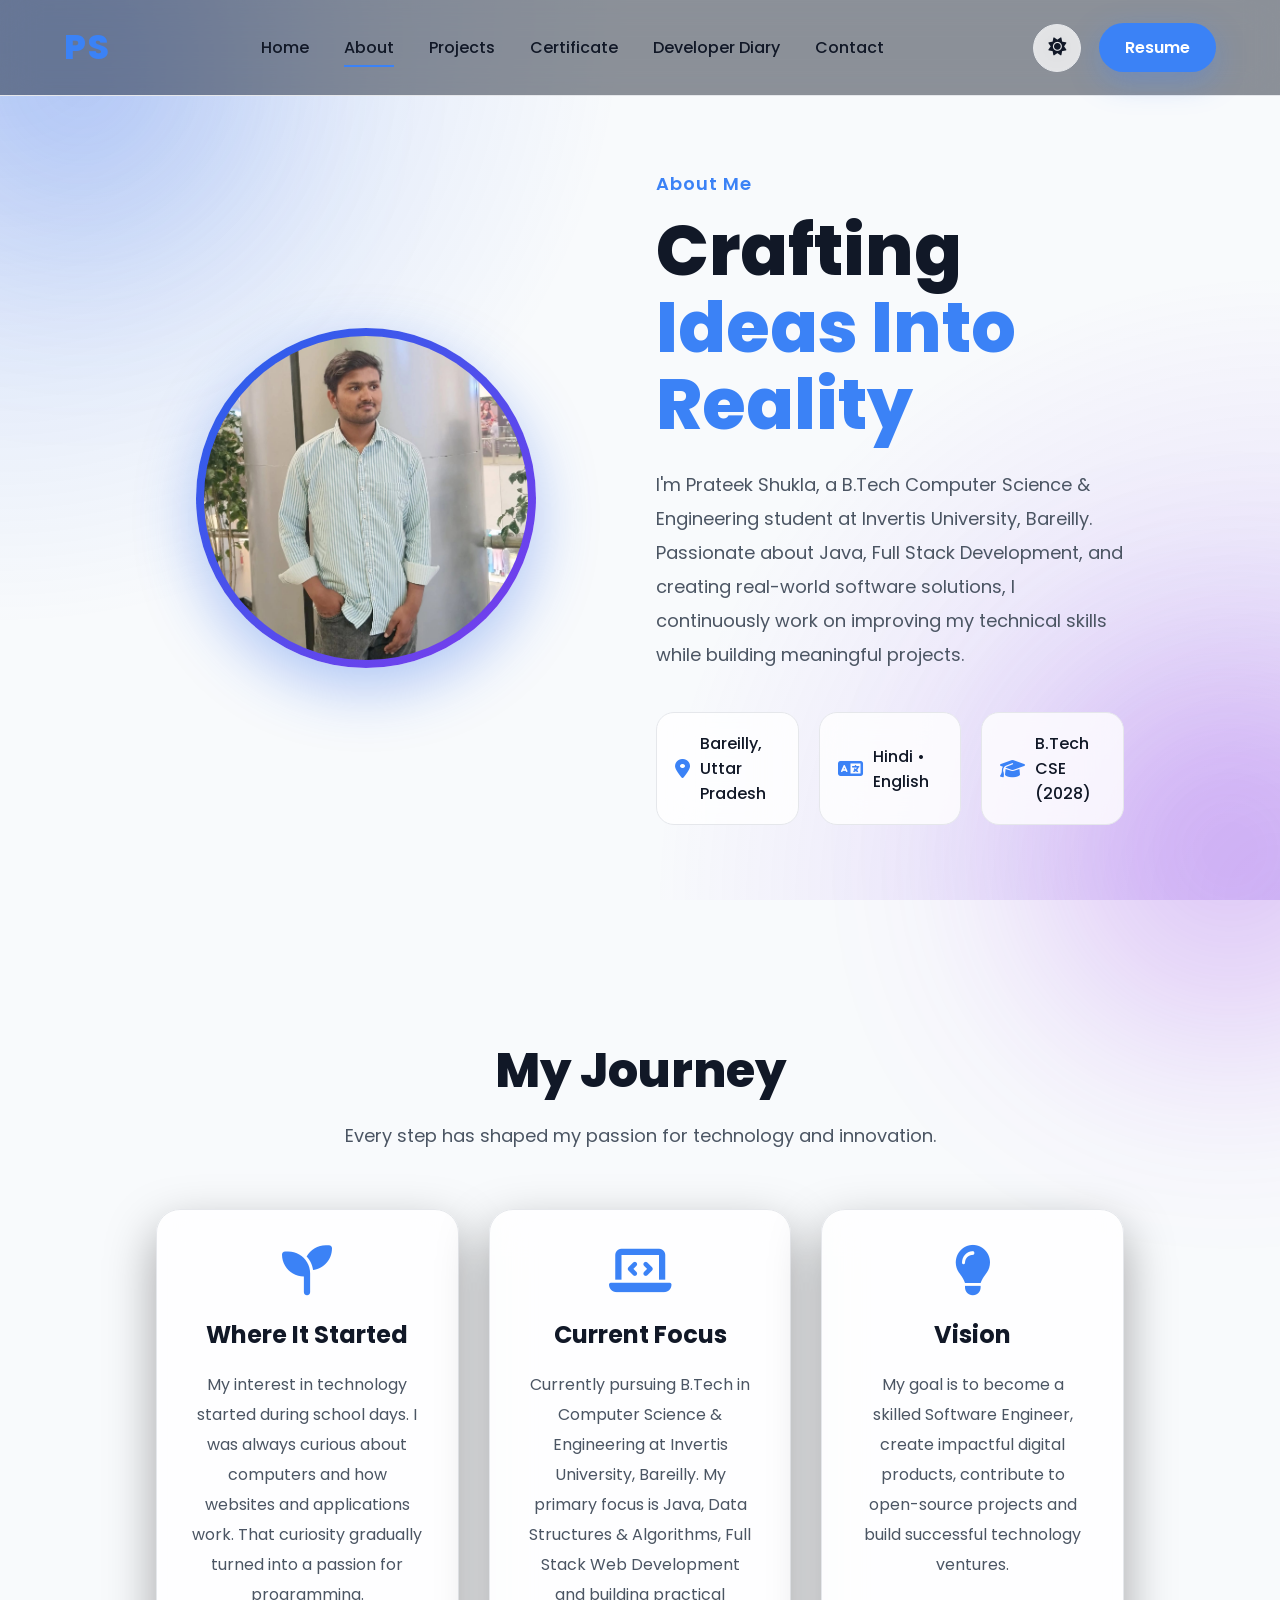
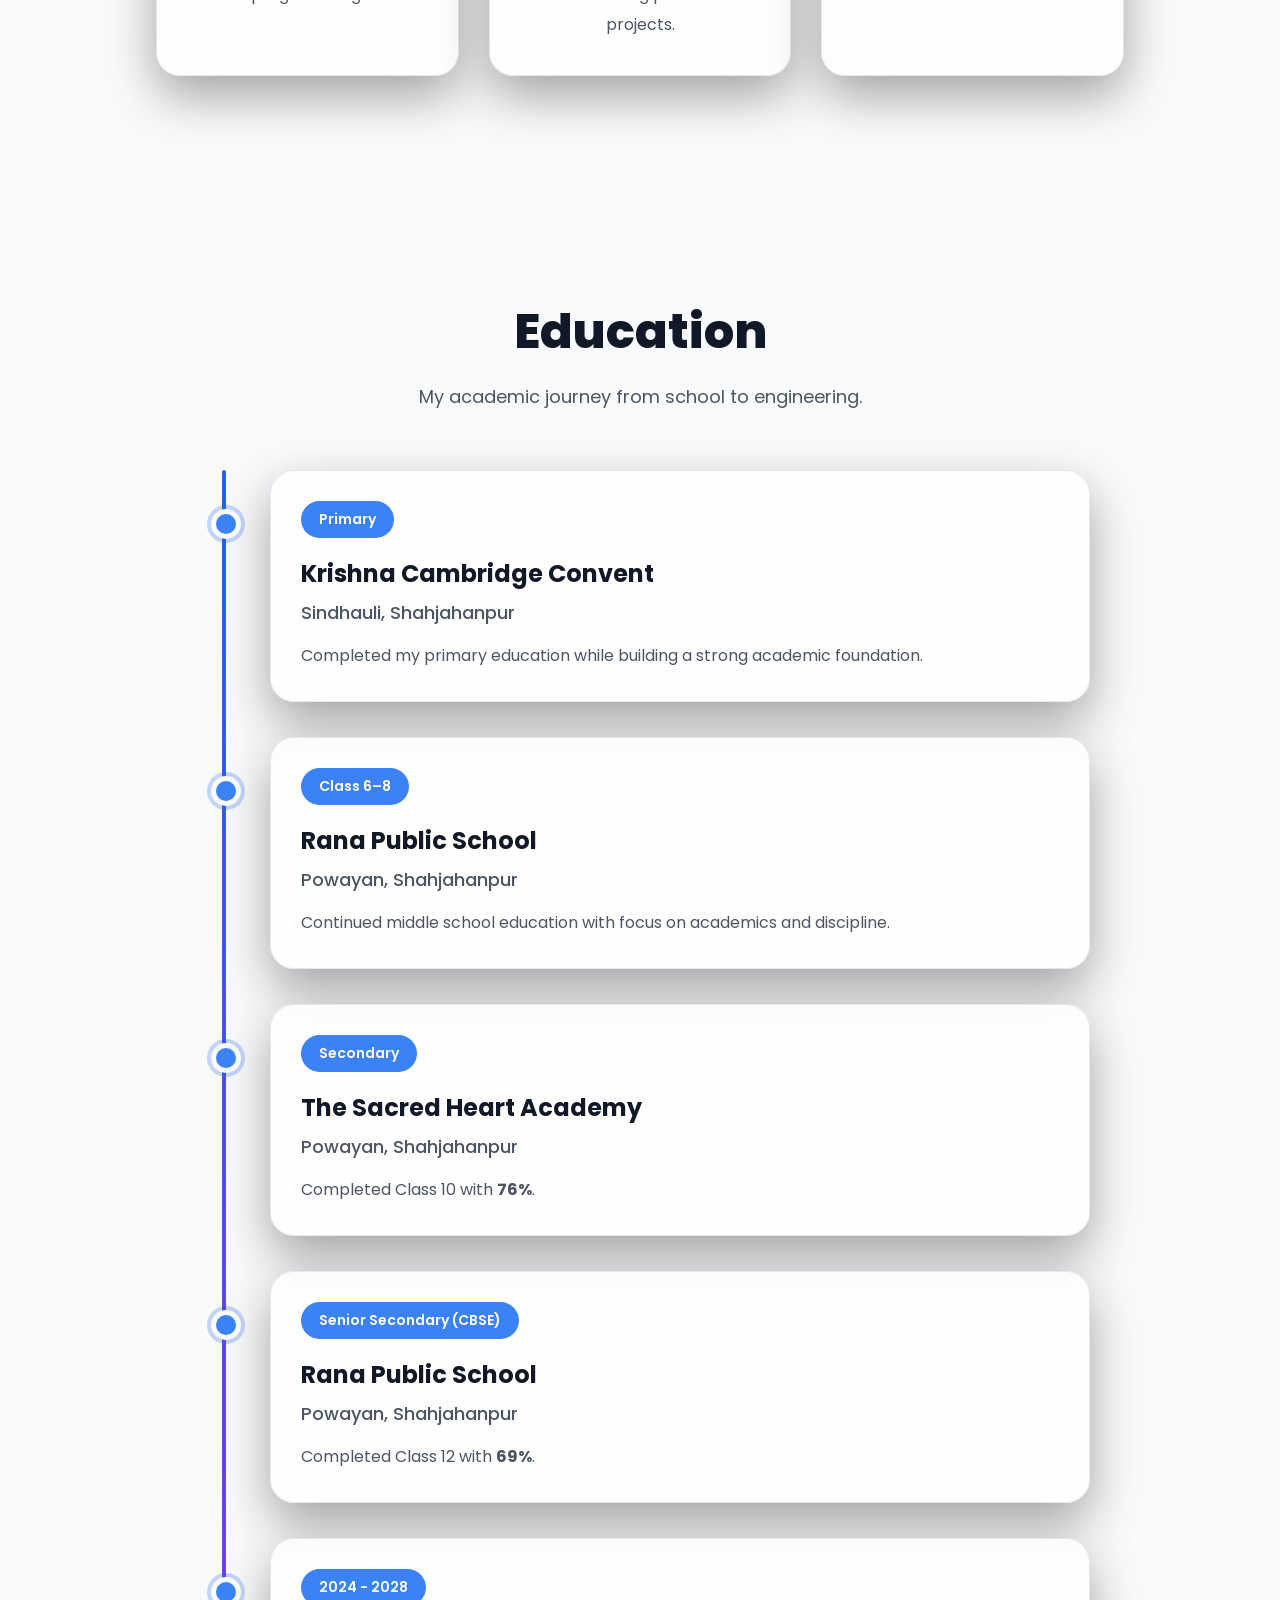
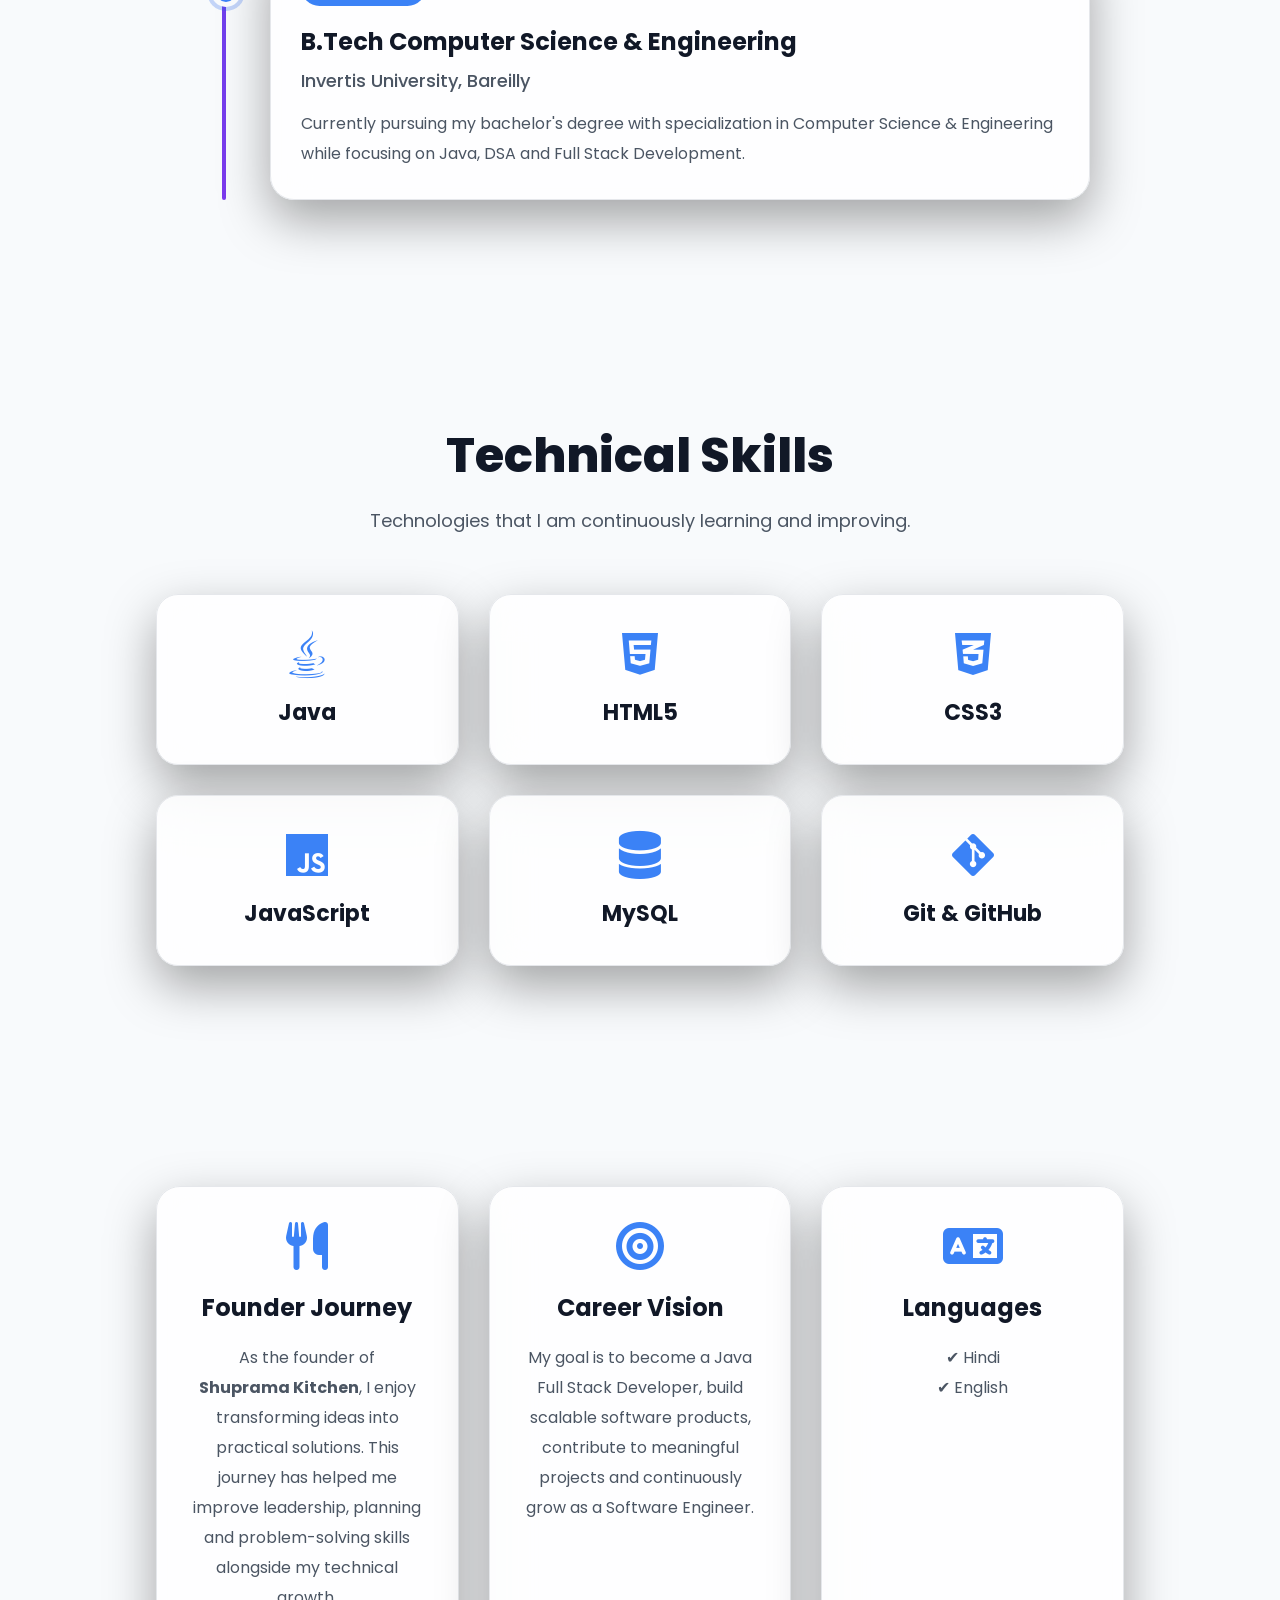
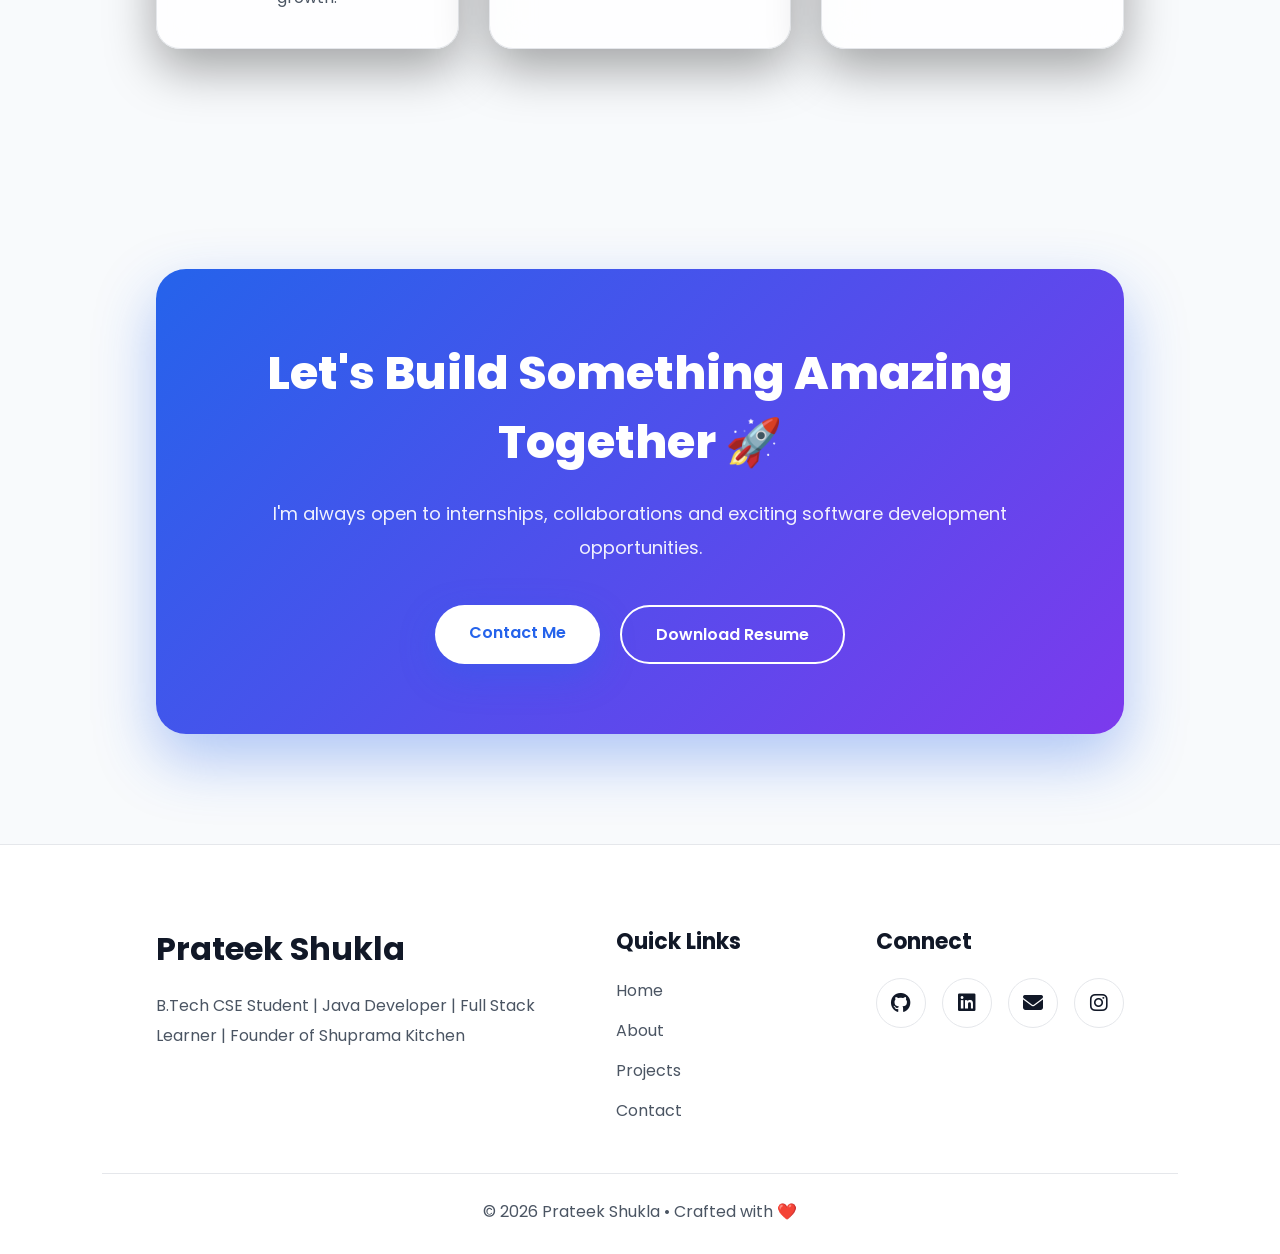
==== commit 1506c435: "Added nav button" ====
--- a/about.html
+++ b/about.html
@@ -84,6 +84,11 @@
 <li><a href="about.html" class="active">About</a></li>
 
 <li><a href="projects.html">Projects</a></li>
+
+<li><a href="certificate.html">Certificate</a></li>
+
+
+<li><a href="developer-diary.html">Developer Diary</a></li>
 
 <li><a href="contact.html">Contact</a></li>
 
--- a/css/style.css
+++ b/css/style.css
@@ -1561,6 +1561,25 @@
 backdrop-filter:blur(18px);
 
 }
+.project-buttons .primary-btn{
+
+background:#2563EB;
+
+color:#fff !important;
+
+display:inline-flex;
+
+align-items:center;
+
+justify-content:center;
+
+min-width:160px;
+
+min-height:52px;
+
+font-weight:600;
+
+}
 
 /* =========================================================
                 END OF STYLE.CSS
--- a/css/responsive.css
+++ b/css/responsive.css
@@ -834,4 +834,248 @@
 
 /* ==========================================
         END
-========================================== */+========================================== */
+@media(max-width:768px){
+
+.article-actions{
+
+flex-direction:column;
+
+}
+
+.article-actions button{
+
+width:100%;
+
+justify-content:center;
+
+}
+
+}
+/* ==========================================================
+                CERTIFICATE RESPONSIVE
+========================================================== */
+
+@media (max-width:1200px){
+
+.certificate-grid{
+
+grid-template-columns:repeat(2,1fr);
+
+}
+
+}
+
+@media (max-width:992px){
+
+.certificate-hero{
+
+padding:140px 6% 80px;
+
+}
+
+.certificate-hero h1{
+
+font-size:52px;
+
+}
+
+.certificate-stats{
+
+grid-template-columns:repeat(2,1fr);
+
+}
+
+.certificate-grid{
+
+grid-template-columns:1fr;
+
+}
+
+.journey-card{
+
+padding:45px;
+
+}
+
+}
+
+@media (max-width:768px){
+
+.certificate-hero{
+
+padding:120px 20px 70px;
+
+}
+
+.certificate-hero h1{
+
+font-size:38px;
+
+}
+
+.certificate-hero p{
+
+font-size:17px;
+
+line-height:30px;
+
+}
+
+.certificate-gallery{
+
+padding:0 20px 70px;
+
+}
+
+.section-heading h2{
+
+font-size:34px;
+
+}
+
+.section-heading p{
+
+font-size:16px;
+
+line-height:30px;
+
+}
+
+.certificate-stats{
+
+grid-template-columns:1fr;
+
+gap:18px;
+
+}
+
+.certificate-card{
+
+border-radius:22px;
+
+}
+
+.certificate-image{
+
+height:220px;
+
+}
+
+.certificate-content{
+
+padding:24px;
+
+}
+
+.certificate-content h3{
+
+font-size:24px;
+
+}
+
+.certificate-content p{
+
+font-size:15px;
+
+line-height:28px;
+
+}
+
+.certificate-meta{
+
+flex-direction:column;
+
+align-items:flex-start;
+
+gap:10px;
+
+}
+
+.certificate-buttons{
+
+flex-direction:column;
+
+}
+
+.certificate-buttons a{
+
+width:100%;
+
+}
+
+.journey-card{
+
+padding:30px;
+
+}
+
+.journey-card h2{
+
+font-size:32px;
+
+}
+
+.journey-card p{
+
+font-size:16px;
+
+line-height:30px;
+
+}
+
+}
+
+@media (max-width:480px){
+
+.certificate-hero h1{
+
+font-size:30px;
+
+}
+
+.hero-badge{
+
+font-size:13px;
+
+padding:8px 18px;
+
+}
+
+.certificate-image{
+
+height:190px;
+
+}
+
+.certificate-content{
+
+padding:20px;
+
+}
+
+.certificate-content h3{
+
+font-size:22px;
+
+}
+
+.section-heading h2{
+
+font-size:28px;
+
+}
+
+.journey-card{
+
+padding:24px;
+
+}
+
+.journey-card h2{
+
+font-size:26px;
+
+}
+
+}
